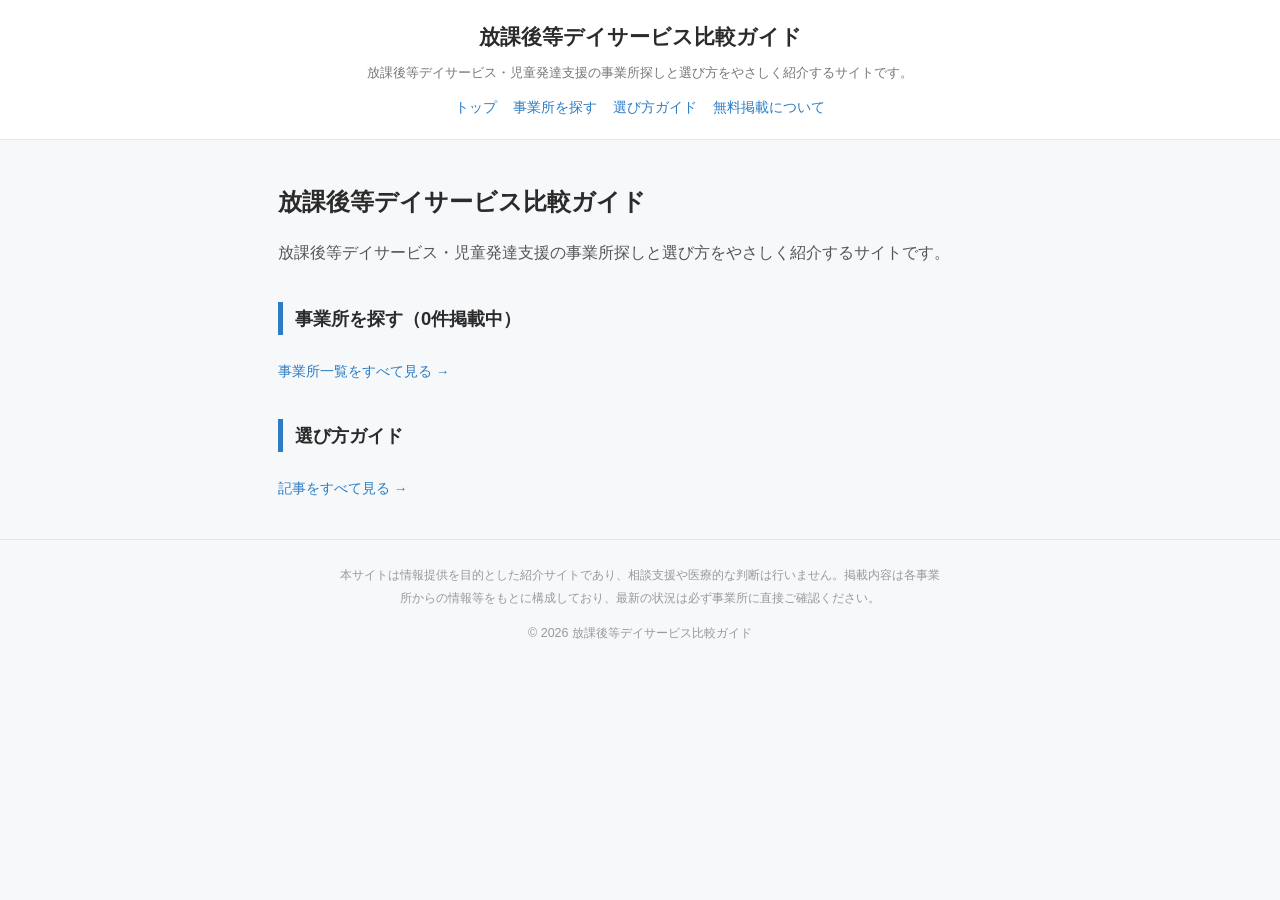
==== docs/index.html @ 0d0753ae "初期雛形: kurashi-guide方式のコラム自動生成 + 事業所紹介ページ 放課後等デイサービス比較ガイドのMVP。kurashi-guideと同じ GitHub Actions夜間自動執筆の仕" ====
<!DOCTYPE html>
<html lang="ja">
<head>
<meta charset="utf-8">
<meta name="viewport" content="width=device-width, initial-scale=1">
<title>放課後等デイサービス比較ガイド</title>
<meta name="description" content="放課後等デイサービス・児童発達支援の事業所探しと選び方をやさしく紹介するサイトです。">
<meta name="robots" content="index,follow">
<link rel="canonical" href="https://ham225.github.io/houkago-day-guide/">
<meta property="og:title" content="放課後等デイサービス比較ガイド">
<meta property="og:description" content="放課後等デイサービス・児童発達支援の事業所探しと選び方をやさしく紹介するサイトです。">
<meta property="og:type" content="article">
<meta property="og:site_name" content="放課後等デイサービス比較ガイド">
<link rel="stylesheet" href="style.css">
<script type="application/ld+json">{"@context": "https://schema.org", "@type": "WebSite", "name": "放課後等デイサービス比較ガイド", "description": "放課後等デイサービス・児童発達支援の事業所探しと選び方をやさしく紹介するサイトです。", "url": "https://ham225.github.io/houkago-day-guide/", "inLanguage": "ja"}</script>
<!-- AdSense用: 審査通過後にここへ広告コードを貼る -->
</head>
<body>
<header class="site-header">
  <a class="site-title" href="index.html">放課後等デイサービス比較ガイド</a>
  <p class="site-tagline">放課後等デイサービス・児童発達支援の事業所探しと選び方をやさしく紹介するサイトです。</p>
  <nav class="site-nav">
    <a href="index.html">トップ</a>
    <a href="facilities.html">事業所を探す</a>
    <a href="articles.html">選び方ガイド</a>
    <a href="about-listing.html">無料掲載について</a>
  </nav>
</header>
<main class="container">

<h1 class="index-h1">放課後等デイサービス比較ガイド</h1>
<p class="index-lead">放課後等デイサービス・児童発達支援の事業所探しと選び方をやさしく紹介するサイトです。</p>

<section>
  <h2 class="section-h2">事業所を探す（0件掲載中）</h2>
  <ul class="card-list">
  </ul>
  <p class="more"><a href="facilities.html">事業所一覧をすべて見る →</a></p>
</section>

<section>
  <h2 class="section-h2">選び方ガイド</h2>
  <ul class="card-list">
  </ul>
  <p class="more"><a href="articles.html">記事をすべて見る →</a></p>
</section>

</main>
<footer class="site-footer">
  <p class="disclaimer">本サイトは情報提供を目的とした紹介サイトであり、相談支援や医療的な判断は行いません。掲載内容は各事業所からの情報等をもとに構成しており、最新の状況は必ず事業所に直接ご確認ください。</p>
  <p>&copy; 2026 放課後等デイサービス比較ガイド</p>
</footer>
</body>
</html>
---- docs/style.css ----
:root{--bg:#f6f8fa;--ink:#2b2b2b;--accent:#2d7dc4;--card:#fff;--line:#e2e8ee}
*{box-sizing:border-box}body{margin:0;font-family:-apple-system,"Hiragino Kaku Gothic ProN","Yu Gothic",sans-serif;
background:var(--bg);color:var(--ink);line-height:1.8}
a{color:var(--accent);text-decoration:none}a:hover{text-decoration:underline}
.site-header{background:#fff;border-bottom:1px solid var(--line);padding:18px 20px;text-align:center}
.site-title{font-size:1.3rem;font-weight:700;color:var(--ink)}
.site-tagline{margin:6px 0 0;font-size:.8rem;color:#777}
.site-nav{margin-top:12px;display:flex;gap:16px;justify-content:center;flex-wrap:wrap;font-size:.85rem}
.container{max-width:760px;margin:0 auto;padding:24px 18px}
.index-h1{font-size:1.5rem}.index-lead{color:#555}
.section-h2{font-size:1.15rem;border-left:5px solid var(--accent);padding-left:12px;margin-top:34px}
.card-list{list-style:none;padding:0;margin:0;display:grid;gap:14px}
.card a{display:block;background:var(--card);border:1px solid var(--line);border-radius:12px;
padding:16px 18px;color:var(--ink)}
.card a:hover{border-color:var(--accent);text-decoration:none}
.card-title{display:block;font-weight:700;font-size:1.05rem}
.card-desc{display:block;color:#666;font-size:.85rem;margin:6px 0}
.card-date{display:block;color:#aaa;font-size:.75rem}
.more{margin-top:10px;font-size:.85rem}
.count{color:#999;font-size:.8rem;text-align:center;margin-top:16px}
article h1{font-size:1.5rem;line-height:1.4}
.crumb{font-size:.8rem;color:#999}.meta{color:#999;font-size:.8rem}
.tags{margin:8px 0 20px}.tag{display:inline-block;background:#e7f0f8;color:#2d5f8a;
font-size:.72rem;padding:3px 8px;border-radius:20px;margin-right:6px}
.fac-table{width:100%;border-collapse:collapse;margin:16px 0}
.fac-table th{text-align:left;color:#666;font-size:.85rem;padding:8px 12px 8px 0;width:110px;vertical-align:top}
.fac-table td{padding:8px 0;border-bottom:1px solid var(--line)}
.article-body h2{border-left:5px solid var(--accent);padding-left:12px;margin-top:34px;font-size:1.2rem}
.article-body h3{margin-top:24px;font-size:1.05rem}
.article-body ul,.article-body ol{padding-left:1.4em}
.back{margin-top:40px}
.faq{margin-top:40px}.faq h2{border-left:5px solid var(--accent);padding-left:12px;font-size:1.2rem}
.faq-item{background:var(--card);border:1px solid var(--line);border-radius:10px;padding:12px 16px;margin:10px 0}
.faq-item summary{font-weight:700;cursor:pointer}
.faq-item p{margin:10px 0 0;color:#555}
.related{margin-top:40px;background:var(--card);border:1px solid var(--line);border-radius:12px;padding:16px 20px}
.related h2{font-size:1.1rem;margin-top:0}
.related ul{margin:0;padding-left:1.2em}.related li{margin:6px 0}
.site-footer{border-top:1px solid var(--line);padding:24px 18px;text-align:center;color:#999;font-size:.78rem}
.disclaimer{max-width:600px;margin:0 auto 10px}
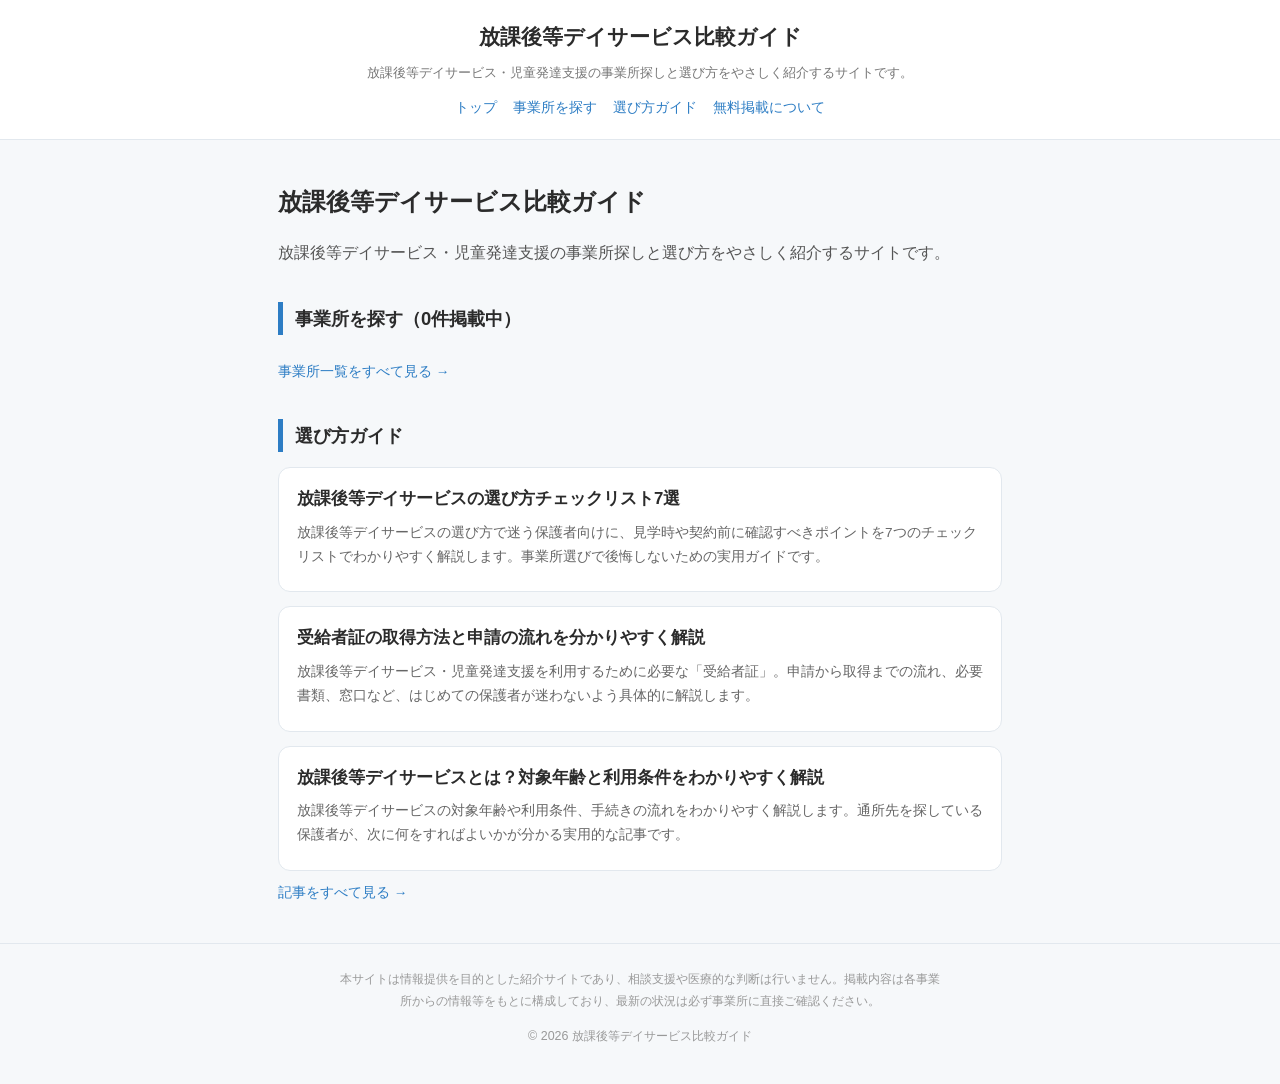
==== commit c0eec6a1: "自動生成: 2026-07-22" ====
--- a/docs/index.html
+++ b/docs/index.html
@@ -41,6 +41,24 @@
 <section>
   <h2 class="section-h2">選び方ガイド</h2>
   <ul class="card-list">
+  <li class="card">
+    <a href="post-003.html">
+      <span class="card-title">放課後等デイサービスの選び方チェックリスト7選</span>
+      <span class="card-desc">放課後等デイサービスの選び方で迷う保護者向けに、見学時や契約前に確認すべきポイントを7つのチェックリストでわかりやすく解説します。事業所選びで後悔しないための実用ガイドです。</span>
+    </a>
+  </li>
+  <li class="card">
+    <a href="post-002.html">
+      <span class="card-title">受給者証の取得方法と申請の流れを分かりやすく解説</span>
+      <span class="card-desc">放課後等デイサービス・児童発達支援を利用するために必要な「受給者証」。申請から取得までの流れ、必要書類、窓口など、はじめての保護者が迷わないよう具体的に解説します。</span>
+    </a>
+  </li>
+  <li class="card">
+    <a href="post-001.html">
+      <span class="card-title">放課後等デイサービスとは？対象年齢と利用条件をわかりやすく解説</span>
+      <span class="card-desc">放課後等デイサービスの対象年齢や利用条件、手続きの流れをわかりやすく解説します。通所先を探している保護者が、次に何をすればよいかが分かる実用的な記事です。</span>
+    </a>
+  </li>
   </ul>
   <p class="more"><a href="articles.html">記事をすべて見る →</a></p>
 </section>
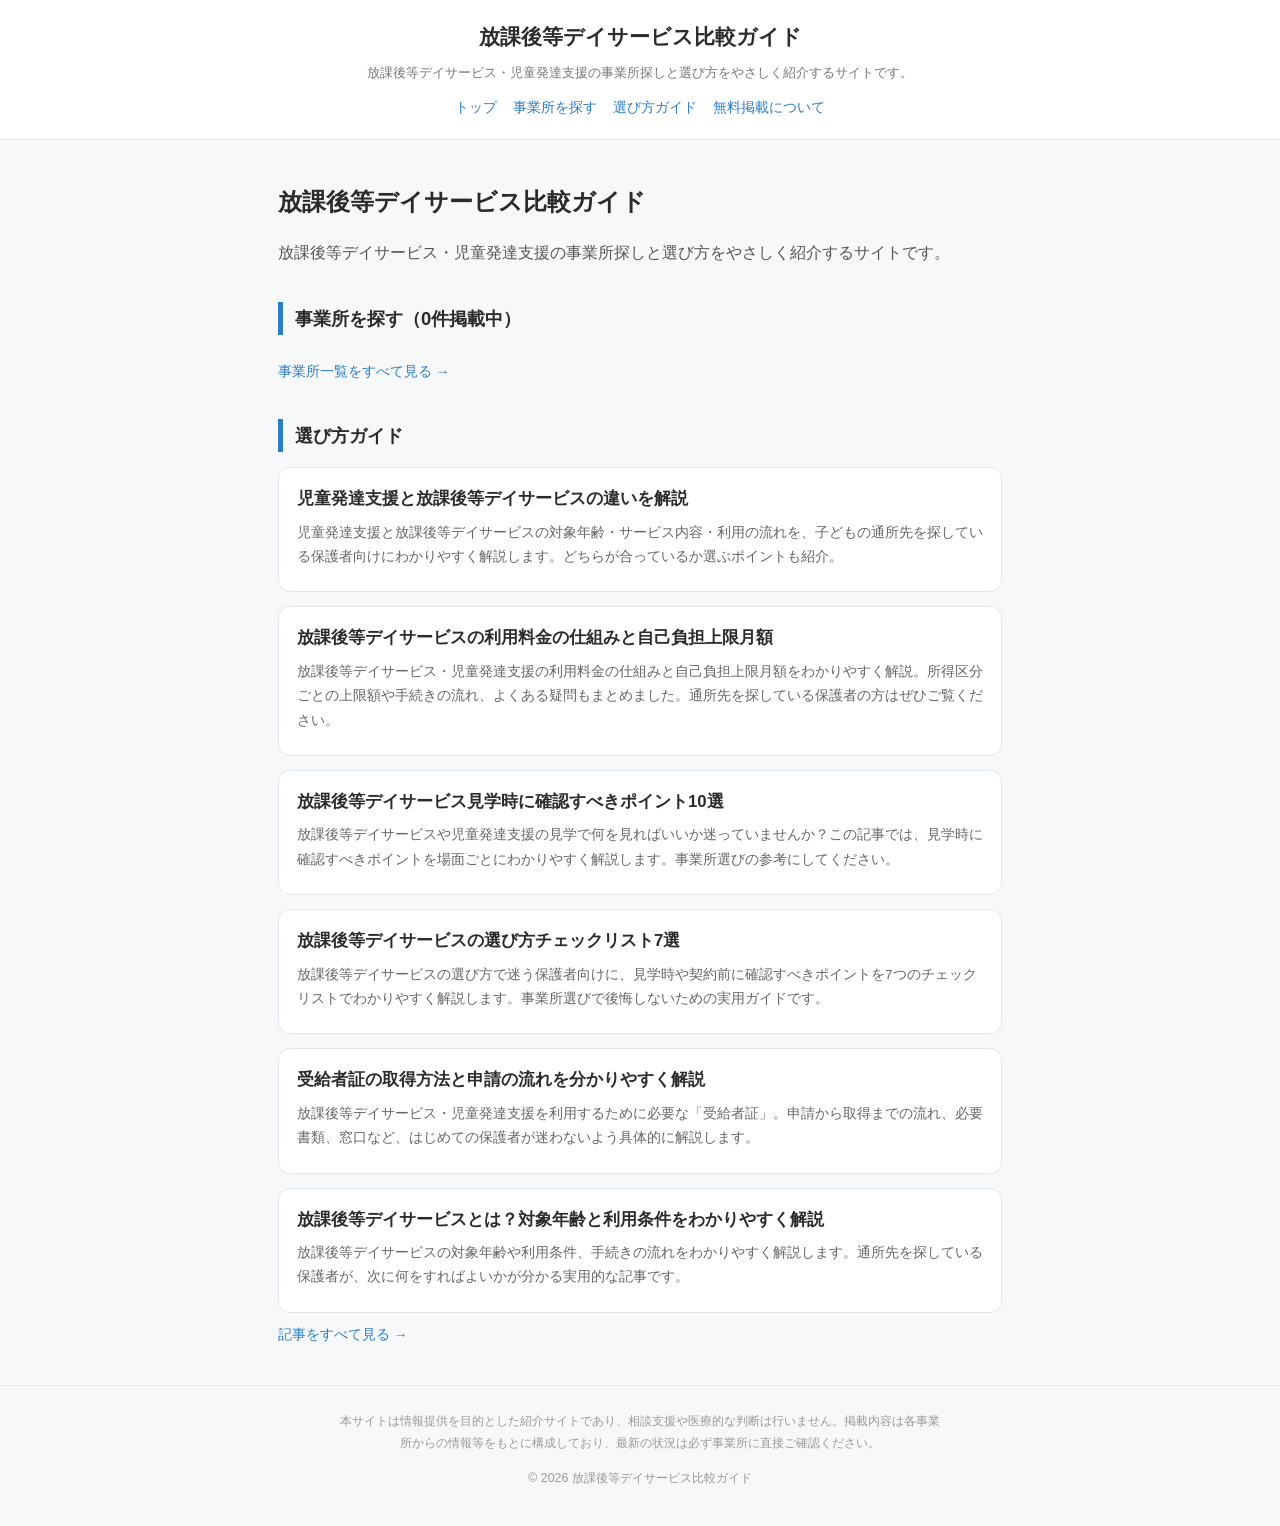
==== commit a694c6f9: "自動生成: 2026-07-22" ====
--- a/docs/index.html
+++ b/docs/index.html
@@ -42,6 +42,24 @@
   <h2 class="section-h2">選び方ガイド</h2>
   <ul class="card-list">
   <li class="card">
+    <a href="post-006.html">
+      <span class="card-title">児童発達支援と放課後等デイサービスの違いを解説</span>
+      <span class="card-desc">児童発達支援と放課後等デイサービスの対象年齢・サービス内容・利用の流れを、子どもの通所先を探している保護者向けにわかりやすく解説します。どちらが合っているか選ぶポイントも紹介。</span>
+    </a>
+  </li>
+  <li class="card">
+    <a href="post-005.html">
+      <span class="card-title">放課後等デイサービスの利用料金の仕組みと自己負担上限月額</span>
+      <span class="card-desc">放課後等デイサービス・児童発達支援の利用料金の仕組みと自己負担上限月額をわかりやすく解説。所得区分ごとの上限額や手続きの流れ、よくある疑問もまとめました。通所先を探している保護者の方はぜひご覧ください。</span>
+    </a>
+  </li>
+  <li class="card">
+    <a href="post-004.html">
+      <span class="card-title">放課後等デイサービス見学時に確認すべきポイント10選</span>
+      <span class="card-desc">放課後等デイサービスや児童発達支援の見学で何を見ればいいか迷っていませんか？この記事では、見学時に確認すべきポイントを場面ごとにわかりやすく解説します。事業所選びの参考にしてください。</span>
+    </a>
+  </li>
+  <li class="card">
     <a href="post-003.html">
       <span class="card-title">放課後等デイサービスの選び方チェックリスト7選</span>
       <span class="card-desc">放課後等デイサービスの選び方で迷う保護者向けに、見学時や契約前に確認すべきポイントを7つのチェックリストでわかりやすく解説します。事業所選びで後悔しないための実用ガイドです。</span>
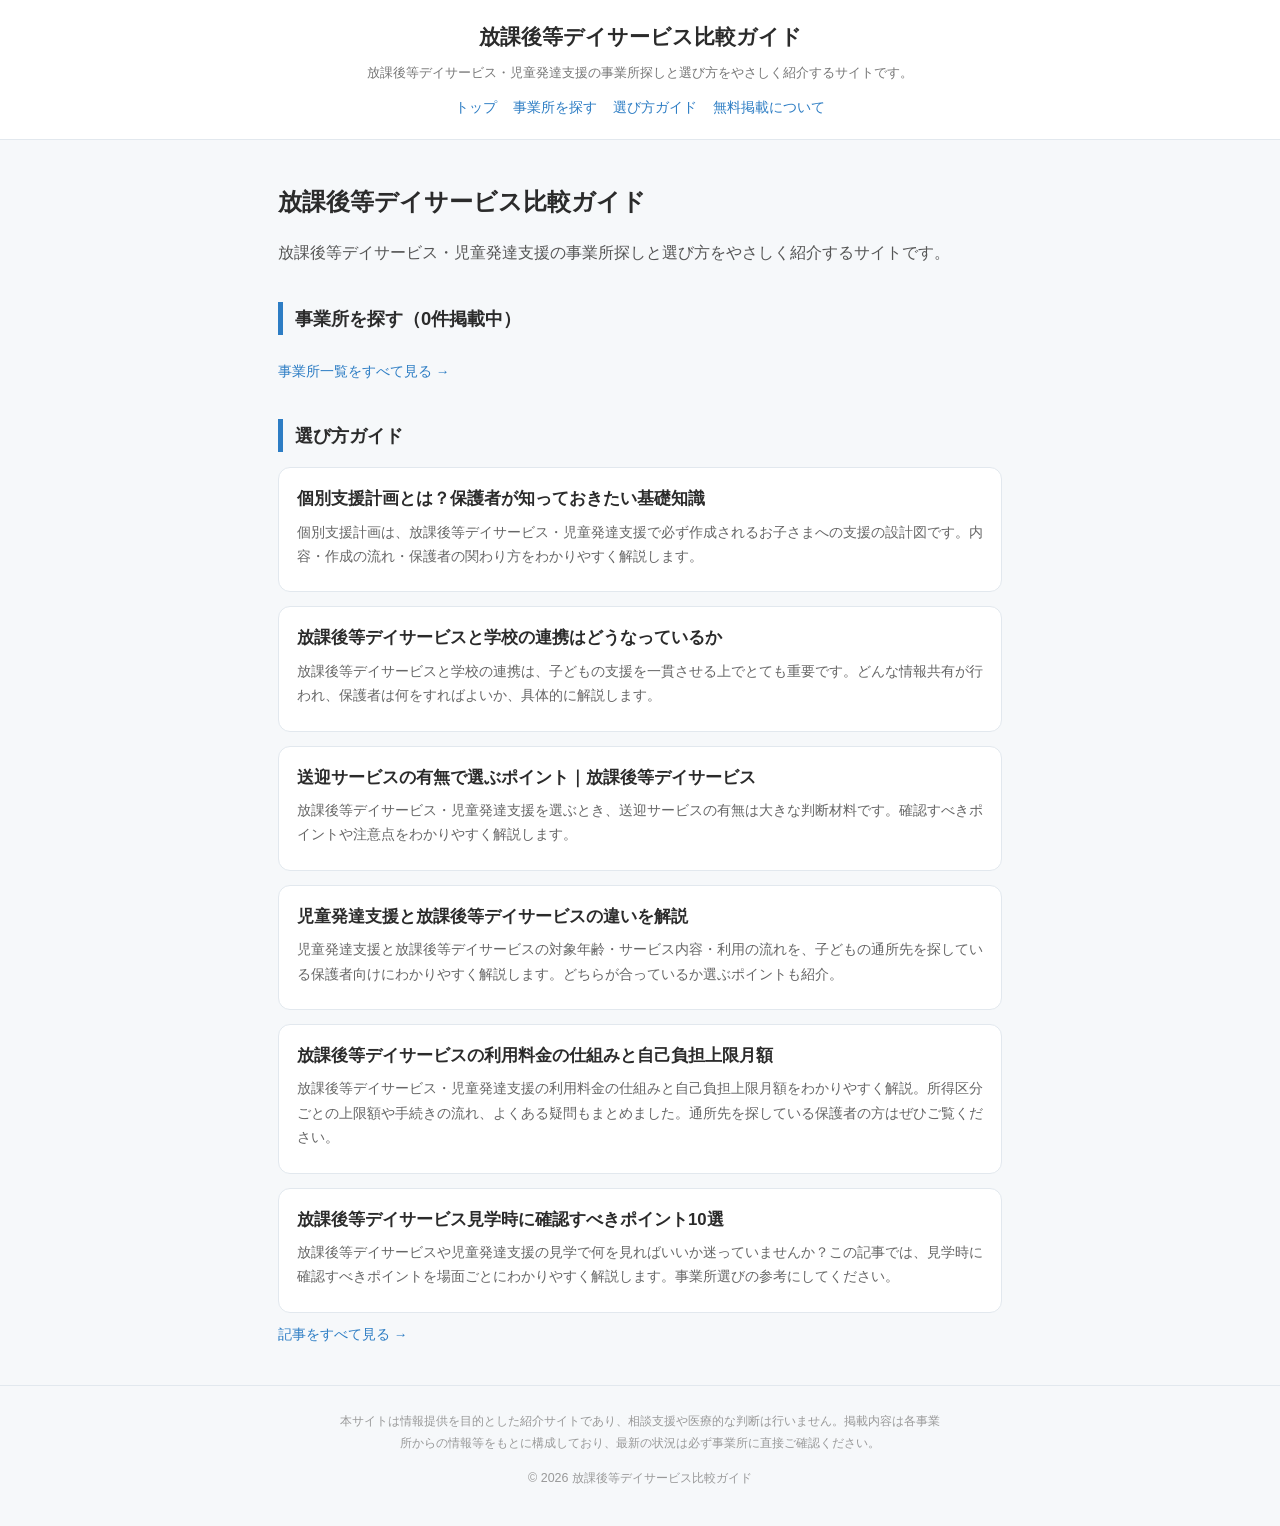
==== commit cb582eab: "自動生成: 2026-07-23" ====
--- a/docs/index.html
+++ b/docs/index.html
@@ -42,6 +42,24 @@
   <h2 class="section-h2">選び方ガイド</h2>
   <ul class="card-list">
   <li class="card">
+    <a href="post-009.html">
+      <span class="card-title">個別支援計画とは？保護者が知っておきたい基礎知識</span>
+      <span class="card-desc">個別支援計画は、放課後等デイサービス・児童発達支援で必ず作成されるお子さまへの支援の設計図です。内容・作成の流れ・保護者の関わり方をわかりやすく解説します。</span>
+    </a>
+  </li>
+  <li class="card">
+    <a href="post-008.html">
+      <span class="card-title">放課後等デイサービスと学校の連携はどうなっているか</span>
+      <span class="card-desc">放課後等デイサービスと学校の連携は、子どもの支援を一貫させる上でとても重要です。どんな情報共有が行われ、保護者は何をすればよいか、具体的に解説します。</span>
+    </a>
+  </li>
+  <li class="card">
+    <a href="post-007.html">
+      <span class="card-title">送迎サービスの有無で選ぶポイント｜放課後等デイサービス</span>
+      <span class="card-desc">放課後等デイサービス・児童発達支援を選ぶとき、送迎サービスの有無は大きな判断材料です。確認すべきポイントや注意点をわかりやすく解説します。</span>
+    </a>
+  </li>
+  <li class="card">
     <a href="post-006.html">
       <span class="card-title">児童発達支援と放課後等デイサービスの違いを解説</span>
       <span class="card-desc">児童発達支援と放課後等デイサービスの対象年齢・サービス内容・利用の流れを、子どもの通所先を探している保護者向けにわかりやすく解説します。どちらが合っているか選ぶポイントも紹介。</span>
@@ -59,24 +77,6 @@
       <span class="card-desc">放課後等デイサービスや児童発達支援の見学で何を見ればいいか迷っていませんか？この記事では、見学時に確認すべきポイントを場面ごとにわかりやすく解説します。事業所選びの参考にしてください。</span>
     </a>
   </li>
-  <li class="card">
-    <a href="post-003.html">
-      <span class="card-title">放課後等デイサービスの選び方チェックリスト7選</span>
-      <span class="card-desc">放課後等デイサービスの選び方で迷う保護者向けに、見学時や契約前に確認すべきポイントを7つのチェックリストでわかりやすく解説します。事業所選びで後悔しないための実用ガイドです。</span>
-    </a>
-  </li>
-  <li class="card">
-    <a href="post-002.html">
-      <span class="card-title">受給者証の取得方法と申請の流れを分かりやすく解説</span>
-      <span class="card-desc">放課後等デイサービス・児童発達支援を利用するために必要な「受給者証」。申請から取得までの流れ、必要書類、窓口など、はじめての保護者が迷わないよう具体的に解説します。</span>
-    </a>
-  </li>
-  <li class="card">
-    <a href="post-001.html">
-      <span class="card-title">放課後等デイサービスとは？対象年齢と利用条件をわかりやすく解説</span>
-      <span class="card-desc">放課後等デイサービスの対象年齢や利用条件、手続きの流れをわかりやすく解説します。通所先を探している保護者が、次に何をすればよいかが分かる実用的な記事です。</span>
-    </a>
-  </li>
   </ul>
   <p class="more"><a href="articles.html">記事をすべて見る →</a></p>
 </section>
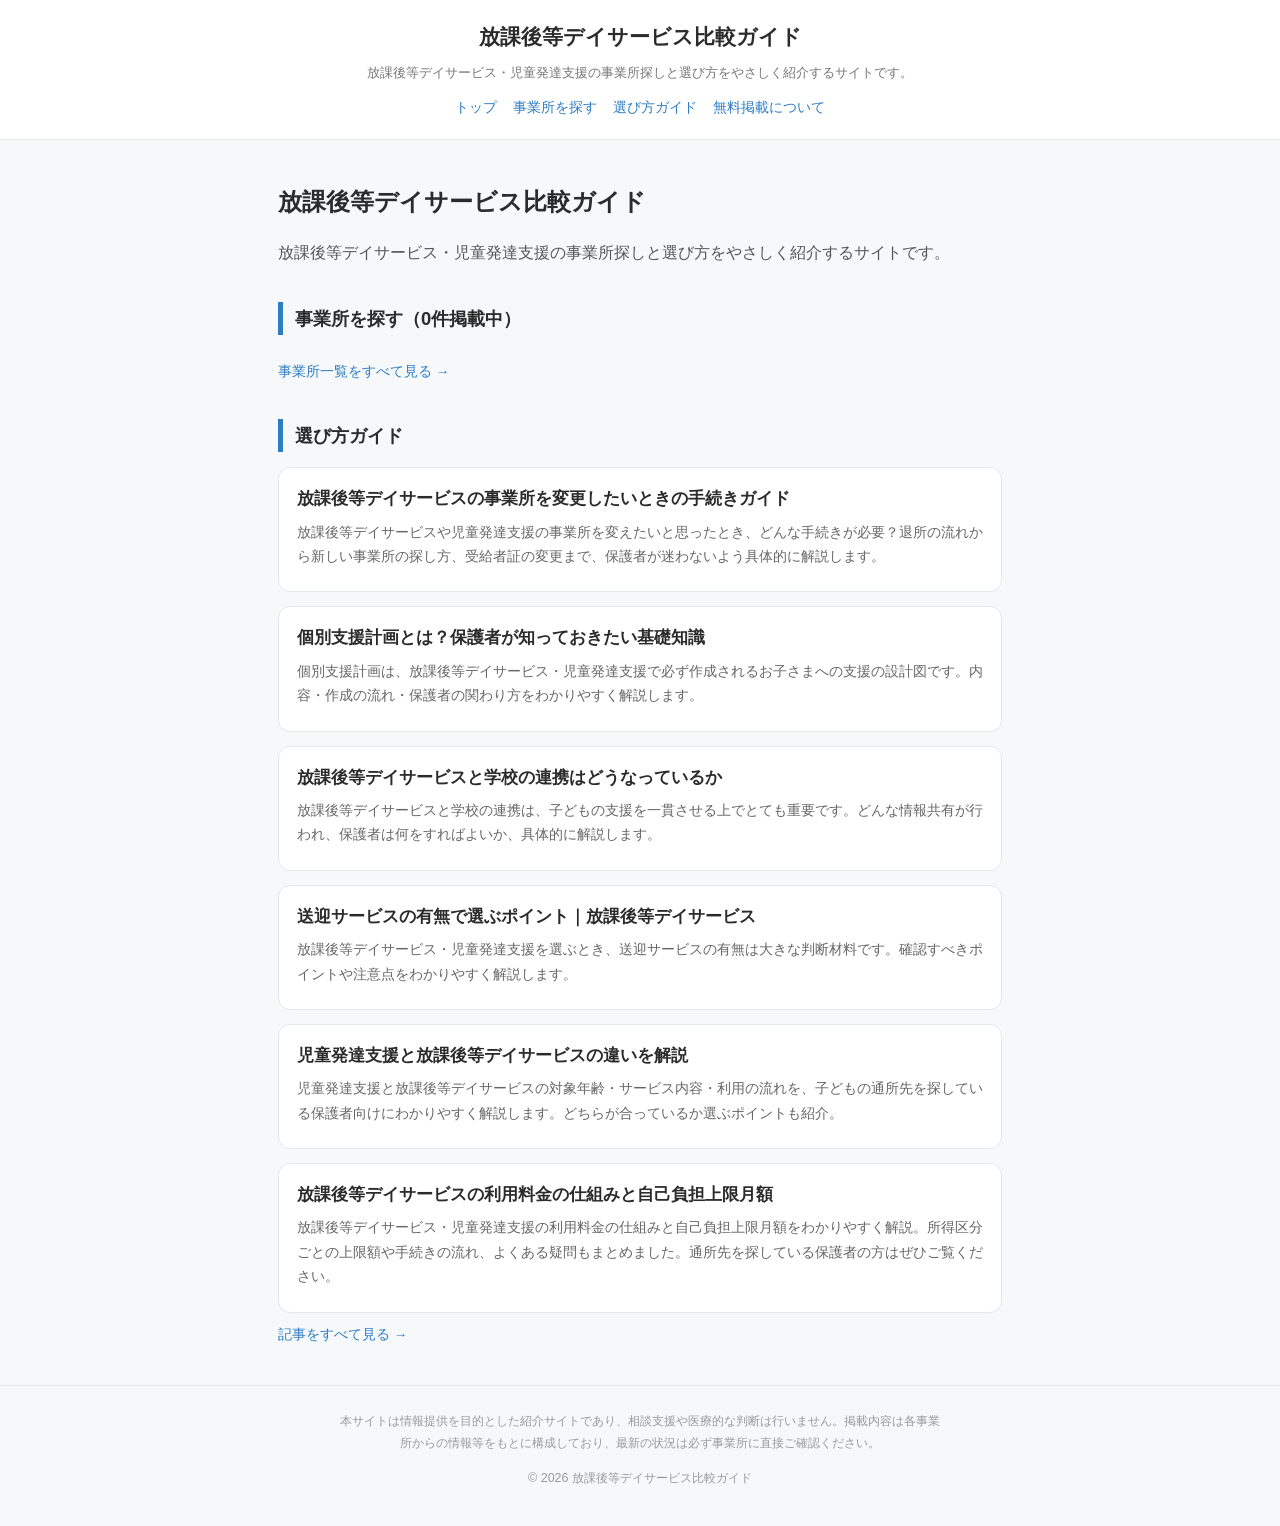
==== commit 3b4804b2: "自動生成: 2026-07-24" ====
--- a/docs/index.html
+++ b/docs/index.html
@@ -42,6 +42,12 @@
   <h2 class="section-h2">選び方ガイド</h2>
   <ul class="card-list">
   <li class="card">
+    <a href="post-010.html">
+      <span class="card-title">放課後等デイサービスの事業所を変更したいときの手続きガイド</span>
+      <span class="card-desc">放課後等デイサービスや児童発達支援の事業所を変えたいと思ったとき、どんな手続きが必要？退所の流れから新しい事業所の探し方、受給者証の変更まで、保護者が迷わないよう具体的に解説します。</span>
+    </a>
+  </li>
+  <li class="card">
     <a href="post-009.html">
       <span class="card-title">個別支援計画とは？保護者が知っておきたい基礎知識</span>
       <span class="card-desc">個別支援計画は、放課後等デイサービス・児童発達支援で必ず作成されるお子さまへの支援の設計図です。内容・作成の流れ・保護者の関わり方をわかりやすく解説します。</span>
@@ -71,12 +77,6 @@
       <span class="card-desc">放課後等デイサービス・児童発達支援の利用料金の仕組みと自己負担上限月額をわかりやすく解説。所得区分ごとの上限額や手続きの流れ、よくある疑問もまとめました。通所先を探している保護者の方はぜひご覧ください。</span>
     </a>
   </li>
-  <li class="card">
-    <a href="post-004.html">
-      <span class="card-title">放課後等デイサービス見学時に確認すべきポイント10選</span>
-      <span class="card-desc">放課後等デイサービスや児童発達支援の見学で何を見ればいいか迷っていませんか？この記事では、見学時に確認すべきポイントを場面ごとにわかりやすく解説します。事業所選びの参考にしてください。</span>
-    </a>
-  </li>
   </ul>
   <p class="more"><a href="articles.html">記事をすべて見る →</a></p>
 </section>
